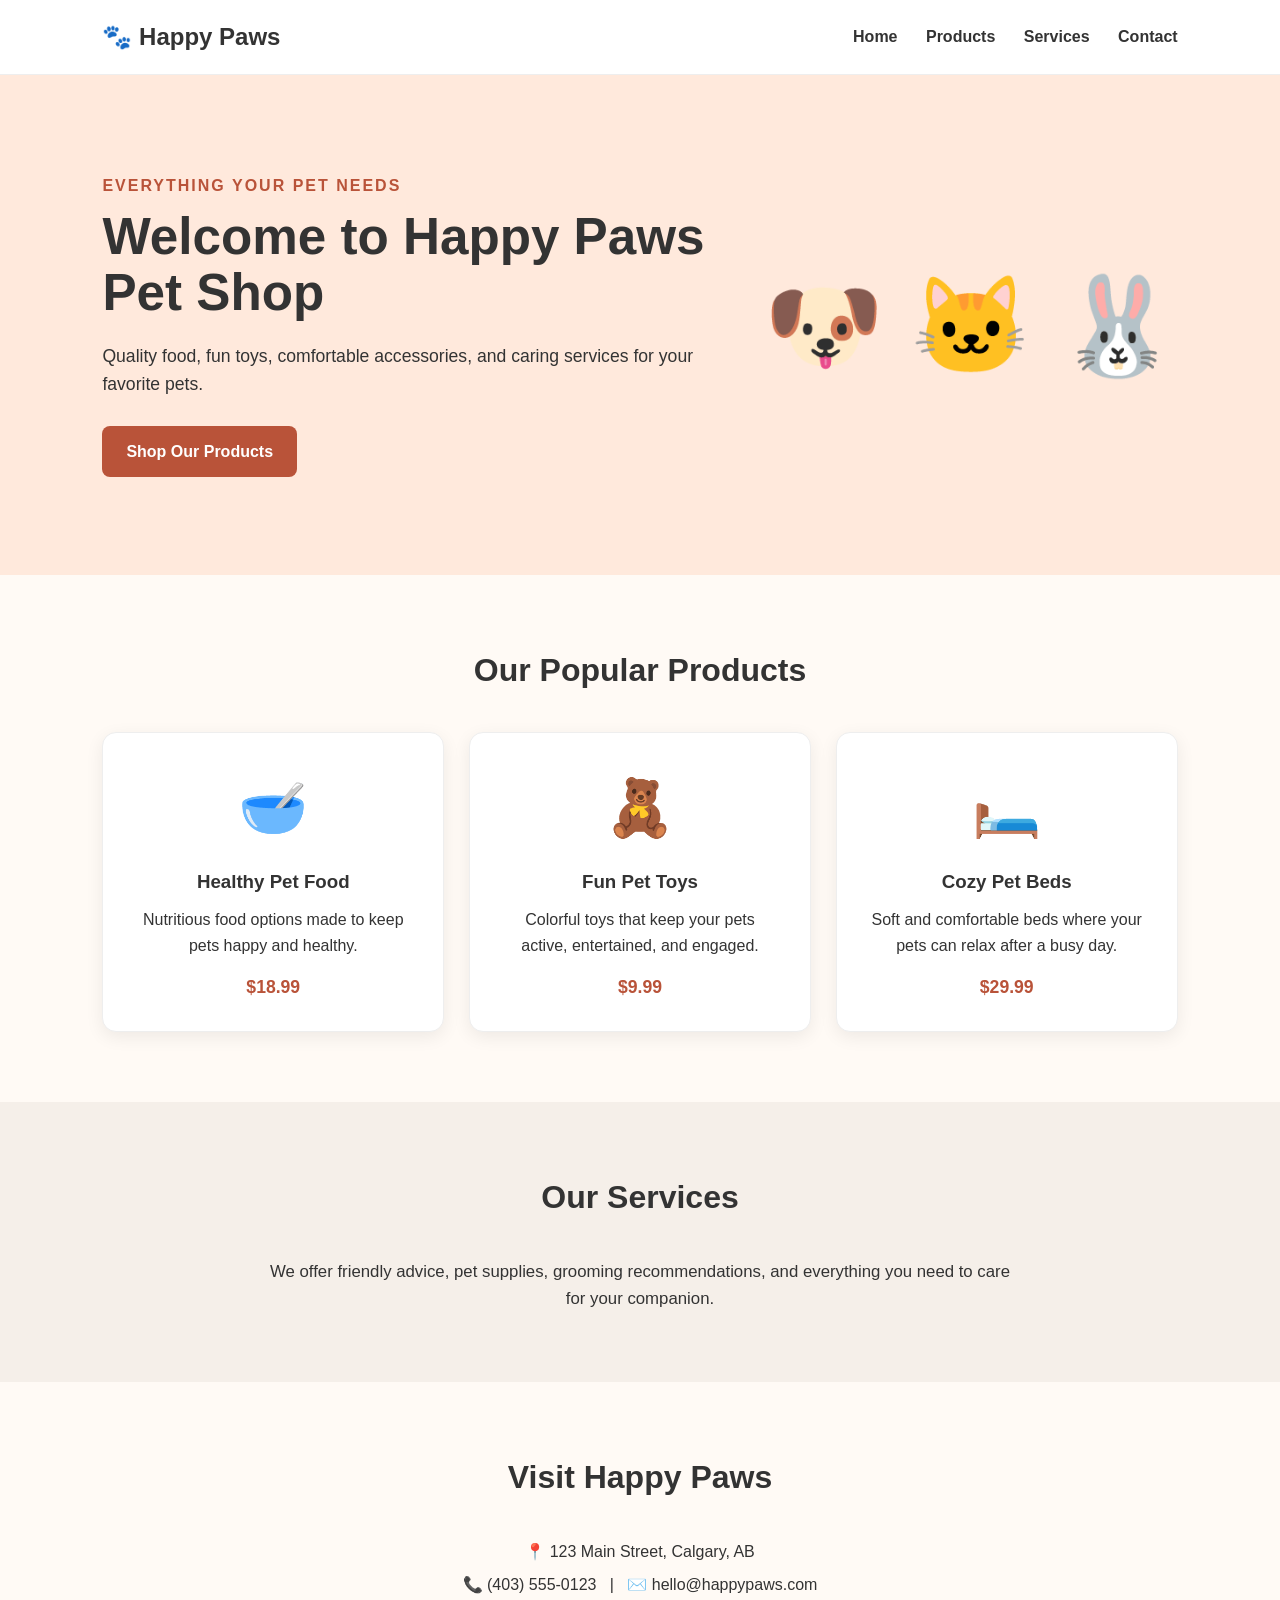
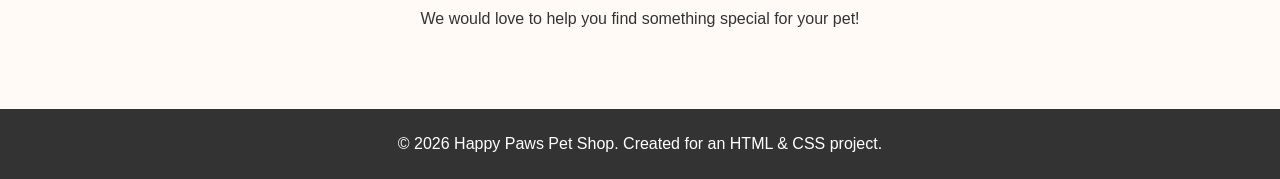
==== index.html @ c278feac "Add files via upload Add The Pet Shop Website" ====
<!DOCTYPE html>
<html lang="en">
<head>
    <meta charset="UTF-8">
    <meta name="viewport" content="width=device-width, initial-scale=1.0">
    <title>Happy Paws Pet Shop</title>
    <link rel="stylesheet" href="style.css">
</head>
<body>
    <header>
        <div class="logo">🐾 Happy Paws</div>
        <nav>
            <a href="#home">Home</a>
            <a href="#products">Products</a>
            <a href="#services">Services</a>
            <a href="#contact">Contact</a>
        </nav>
    </header>

    <main>
        <section id="home" class="hero">
            <div>
                <p class="tagline">Everything your pet needs</p>
                <h1>Welcome to Happy Paws Pet Shop</h1>
                <p>Quality food, fun toys, comfortable accessories, and caring services for your favorite pets.</p>
                <a class="button" href="#products">Shop Our Products</a>
            </div>
            <div class="hero-pets">🐶 🐱 🐰</div>
        </section>

        <section id="products">
            <h2>Our Popular Products</h2>
            <div class="cards">
                <article class="card">
                    <div class="emoji">🥣</div>
                    <h3>Healthy Pet Food</h3>
                    <p>Nutritious food options made to keep pets happy and healthy.</p>
                    <strong>$18.99</strong>
                </article>
                <article class="card">
                    <div class="emoji">🧸</div>
                    <h3>Fun Pet Toys</h3>
                    <p>Colorful toys that keep your pets active, entertained, and engaged.</p>
                    <strong>$9.99</strong>
                </article>
                <article class="card">
                    <div class="emoji">🛏️</div>
                    <h3>Cozy Pet Beds</h3>
                    <p>Soft and comfortable beds where your pets can relax after a busy day.</p>
                    <strong>$29.99</strong>
                </article>
            </div>
        </section>

        <section id="services" class="services">
            <h2>Our Services</h2>
            <p>We offer friendly advice, pet supplies, grooming recommendations, and everything you need to care for your companion.</p>
        </section>

        <section id="contact" class="contact">
            <h2>Visit Happy Paws</h2>
            <p>📍 123 Main Street, Calgary, AB</p>
            <p>📞 (403) 555-0123 &nbsp; | &nbsp; ✉️ hello@happypaws.com</p>
            <p>We would love to help you find something special for your pet!</p>
        </section>
    </main>

    <footer>
        <p>&copy; 2026 Happy Paws Pet Shop. Created for an HTML & CSS project.</p>
    </footer>
</body>
</html>
---- style.css ----
* {
    box-sizing: border-box;
    margin: 0;
    padding: 0;
}

html {
    scroll-behavior: smooth;
}

body {
    font-family: Arial, Helvetica, sans-serif;
    line-height: 1.6;
    color: #333;
    background: #fffaf5;
}

header {
    background: #ffffff;
    display: flex;
    justify-content: space-between;
    align-items: center;
    padding: 18px 8%;
    border-bottom: 1px solid #eee;
    position: sticky;
    top: 0;
    z-index: 10;
}

.logo {
    font-size: 1.5rem;
    font-weight: bold;
}

nav a {
    text-decoration: none;
    color: #333;
    margin-left: 24px;
    font-weight: 600;
}

nav a:hover {
    color: #d66b4d;
}

.hero {
    min-height: 500px;
    display: flex;
    align-items: center;
    justify-content: space-between;
    gap: 40px;
    padding: 80px 8%;
    background: #ffe9dc;
}

.hero > div:first-child {
    max-width: 650px;
}

.tagline {
    text-transform: uppercase;
    letter-spacing: 2px;
    font-weight: bold;
    color: #b95339;
    margin-bottom: 10px;
}

h1 {
    font-size: 3.2rem;
    line-height: 1.1;
    margin-bottom: 20px;
}

.hero p:not(.tagline) {
    font-size: 1.1rem;
    margin-bottom: 28px;
}

.hero-pets {
    font-size: 6rem;
    white-space: nowrap;
}

.button {
    display: inline-block;
    background: #b95339;
    color: white;
    text-decoration: none;
    padding: 13px 24px;
    border-radius: 8px;
    font-weight: bold;
}

.button:hover {
    background: #913f2b;
}

section {
    padding: 70px 8%;
}

h2 {
    text-align: center;
    font-size: 2rem;
    margin-bottom: 35px;
}

.cards {
    display: flex;
    gap: 25px;
    justify-content: center;
    max-width: 1100px;
    margin: auto;
}

.card {
    background: white;
    border: 1px solid #eee;
    border-radius: 14px;
    padding: 30px;
    text-align: center;
    flex: 1;
    box-shadow: 0 5px 18px rgba(0, 0, 0, 0.07);
}

.emoji {
    font-size: 3.5rem;
    margin-bottom: 15px;
}

.card h3 {
    margin-bottom: 10px;
}

.card p {
    margin-bottom: 15px;
}

.card strong {
    color: #b95339;
    font-size: 1.1rem;
}

.services {
    background: #f5efe9;
    text-align: center;
}

.services p {
    max-width: 750px;
    margin: auto;
    font-size: 1.05rem;
}

.contact {
    text-align: center;
}

.contact p {
    margin: 8px 0;
}

footer {
    background: #333;
    color: white;
    text-align: center;
    padding: 22px;
}

@media (max-width: 700px) {
    header {
        flex-direction: column;
        gap: 12px;
    }

    nav a {
        margin: 0 7px;
        font-size: 0.9rem;
    }

    .hero {
        flex-direction: column;
        text-align: center;
        padding: 60px 6%;
    }

    h1 {
        font-size: 2.4rem;
    }

    .hero-pets {
        font-size: 4rem;
    }

    .cards {
        flex-direction: column;
    }
}
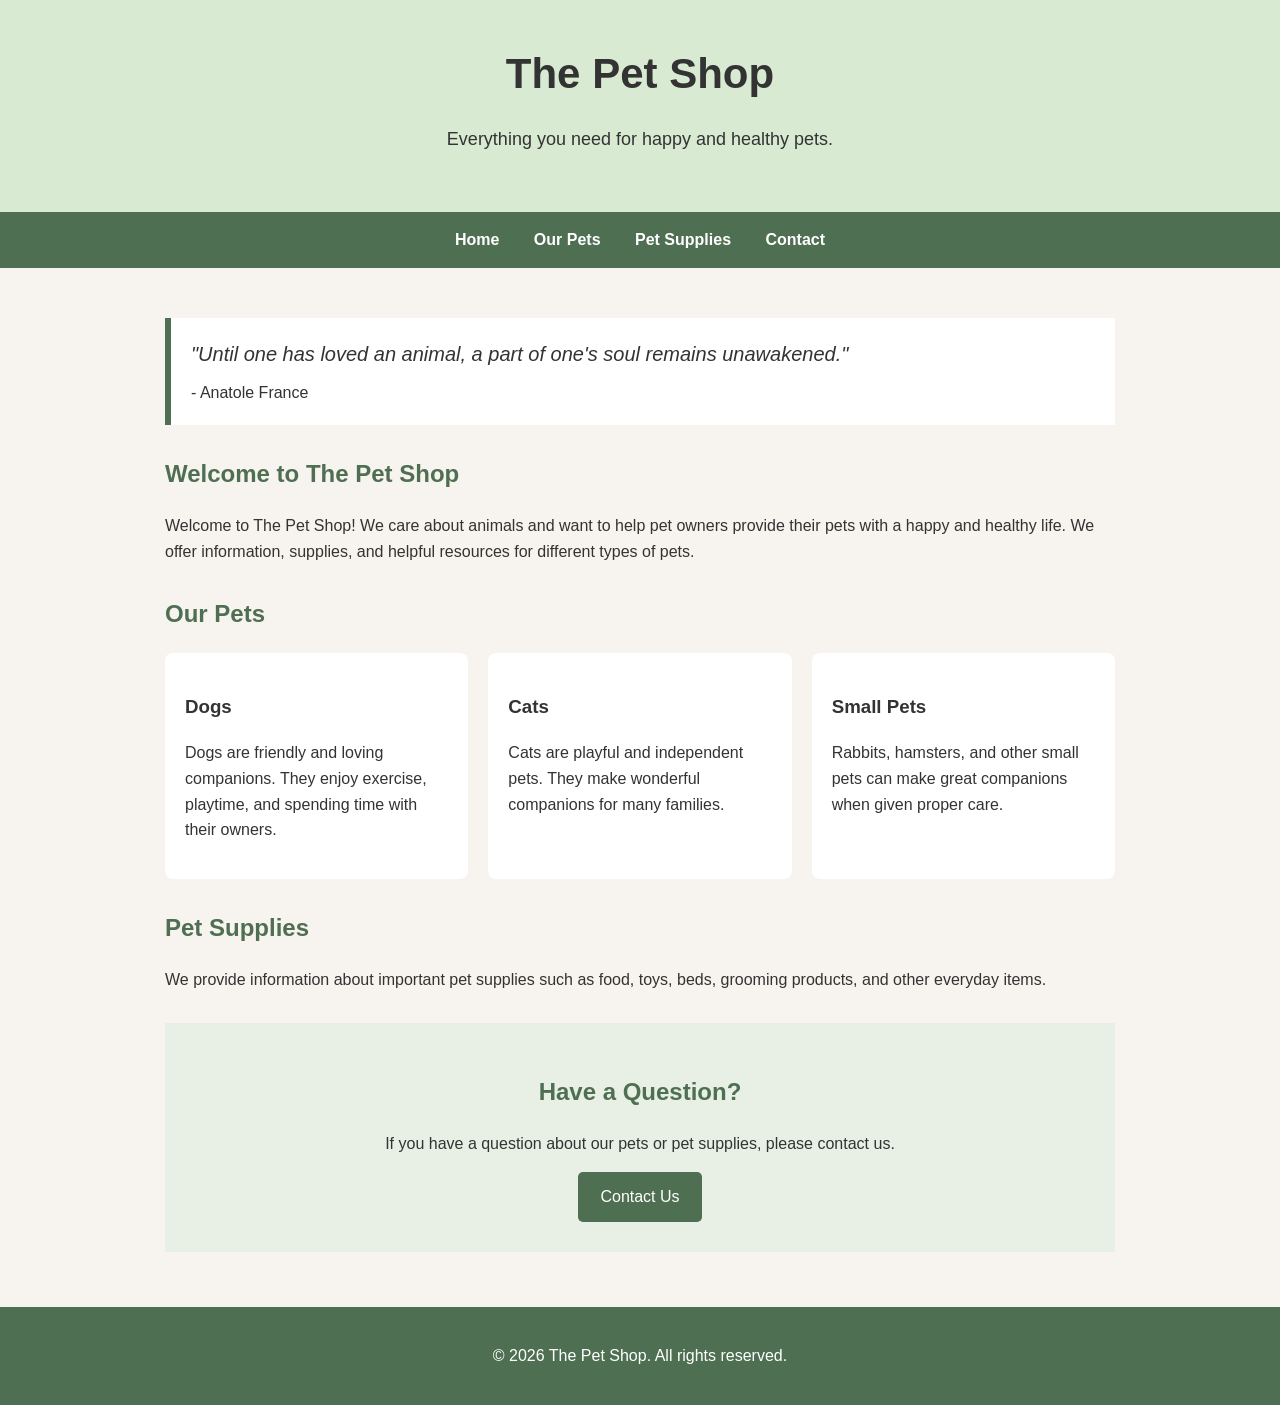
==== commit a3266416: "Add files via upload" ====
--- a/index.html
+++ b/index.html
@@ -1,72 +1,103 @@
-<!DOCTYPE html>
-<html lang="en">
-<head>
-    <meta charset="UTF-8">
-    <meta name="viewport" content="width=device-width, initial-scale=1.0">
-    <title>Happy Paws Pet Shop</title>
-    <link rel="stylesheet" href="style.css">
-</head>
-<body>
-    <header>
-        <div class="logo">🐾 Happy Paws</div>
-        <nav>
-            <a href="#home">Home</a>
-            <a href="#products">Products</a>
-            <a href="#services">Services</a>
-            <a href="#contact">Contact</a>
-        </nav>
-    </header>
-
-    <main>
-        <section id="home" class="hero">
-            <div>
-                <p class="tagline">Everything your pet needs</p>
-                <h1>Welcome to Happy Paws Pet Shop</h1>
-                <p>Quality food, fun toys, comfortable accessories, and caring services for your favorite pets.</p>
-                <a class="button" href="#products">Shop Our Products</a>
-            </div>
-            <div class="hero-pets">🐶 🐱 🐰</div>
-        </section>
-
-        <section id="products">
-            <h2>Our Popular Products</h2>
-            <div class="cards">
-                <article class="card">
-                    <div class="emoji">🥣</div>
-                    <h3>Healthy Pet Food</h3>
-                    <p>Nutritious food options made to keep pets happy and healthy.</p>
-                    <strong>$18.99</strong>
-                </article>
-                <article class="card">
-                    <div class="emoji">🧸</div>
-                    <h3>Fun Pet Toys</h3>
-                    <p>Colorful toys that keep your pets active, entertained, and engaged.</p>
-                    <strong>$9.99</strong>
-                </article>
-                <article class="card">
-                    <div class="emoji">🛏️</div>
-                    <h3>Cozy Pet Beds</h3>
-                    <p>Soft and comfortable beds where your pets can relax after a busy day.</p>
-                    <strong>$29.99</strong>
-                </article>
-            </div>
-        </section>
-
-        <section id="services" class="services">
-            <h2>Our Services</h2>
-            <p>We offer friendly advice, pet supplies, grooming recommendations, and everything you need to care for your companion.</p>
-        </section>
-
-        <section id="contact" class="contact">
-            <h2>Visit Happy Paws</h2>
-            <p>📍 123 Main Street, Calgary, AB</p>
-            <p>📞 (403) 555-0123 &nbsp; | &nbsp; ✉️ hello@happypaws.com</p>
-            <p>We would love to help you find something special for your pet!</p>
-        </section>
-    </main>
-
-    <footer>
-        <p>&copy; 2026 Happy Paws Pet Shop. Created for an HTML & CSS project.</p>
-    </footer>
-</body>
-</html>
+<!DOCTYPE html>
+<html lang="en">
+<head>
+    <meta charset="UTF-8">
+    <meta name="viewport" content="width=device-width, initial-scale=1.0">
+
+    <meta name="description" content="Welcome to The Pet Shop, a friendly place for pets, pet supplies, and helpful animal care information.">
+
+    <title>The Pet Shop - Home</title>
+
+    <link rel="stylesheet" href="style.css">
+</head>
+
+<body>
+
+    <header>
+        <h1>The Pet Shop</h1>
+        <p>Everything you need for happy and healthy pets.</p>
+    </header>
+
+    <nav>
+        <a href="index.html">Home</a>
+        <a href="#pets">Our Pets</a>
+        <a href="#supplies">Pet Supplies</a>
+        <a href="contact.html">Contact</a>
+    </nav>
+
+    <main>
+
+        <blockquote>
+            "Until one has loved an animal, a part of one's soul remains unawakened."
+            <cite>- Anatole France</cite>
+        </blockquote>
+
+        <section>
+            <h2>Welcome to The Pet Shop</h2>
+
+            <p>
+                Welcome to The Pet Shop! We care about animals and want to help
+                pet owners provide their pets with a happy and healthy life.
+                We offer information, supplies, and helpful resources for
+                different types of pets.
+            </p>
+        </section>
+
+        <section id="pets">
+            <h2>Our Pets</h2>
+
+            <div class="pet-box">
+                <div>
+                    <h3>Dogs</h3>
+                    <p>
+                        Dogs are friendly and loving companions. They enjoy
+                        exercise, playtime, and spending time with their owners.
+                    </p>
+                </div>
+
+                <div>
+                    <h3>Cats</h3>
+                    <p>
+                        Cats are playful and independent pets. They make
+                        wonderful companions for many families.
+                    </p>
+                </div>
+
+                <div>
+                    <h3>Small Pets</h3>
+                    <p>
+                        Rabbits, hamsters, and other small pets can make great
+                        companions when given proper care.
+                    </p>
+                </div>
+            </div>
+        </section>
+
+        <section id="supplies">
+            <h2>Pet Supplies</h2>
+
+            <p>
+                We provide information about important pet supplies such as
+                food, toys, beds, grooming products, and other everyday items.
+            </p>
+        </section>
+
+        <section class="welcome-box">
+            <h2>Have a Question?</h2>
+
+            <p>
+                If you have a question about our pets or pet supplies,
+                please contact us.
+            </p>
+
+            <a class="button" href="contact.html">Contact Us</a>
+        </section>
+
+    </main>
+
+    <footer>
+        <p>&copy; 2026 The Pet Shop. All rights reserved.</p>
+    </footer>
+
+</body>
+</html>
--- a/style.css
+++ b/style.css
@@ -1,198 +1,144 @@
-* {
-    box-sizing: border-box;
-    margin: 0;
-    padding: 0;
-}
-
-html {
-    scroll-behavior: smooth;
-}
-
-body {
-    font-family: Arial, Helvetica, sans-serif;
-    line-height: 1.6;
-    color: #333;
-    background: #fffaf5;
-}
-
-header {
-    background: #ffffff;
-    display: flex;
-    justify-content: space-between;
-    align-items: center;
-    padding: 18px 8%;
-    border-bottom: 1px solid #eee;
-    position: sticky;
-    top: 0;
-    z-index: 10;
-}
-
-.logo {
-    font-size: 1.5rem;
-    font-weight: bold;
-}
-
-nav a {
-    text-decoration: none;
-    color: #333;
-    margin-left: 24px;
-    font-weight: 600;
-}
-
-nav a:hover {
-    color: #d66b4d;
-}
-
-.hero {
-    min-height: 500px;
-    display: flex;
-    align-items: center;
-    justify-content: space-between;
-    gap: 40px;
-    padding: 80px 8%;
-    background: #ffe9dc;
-}
-
-.hero > div:first-child {
-    max-width: 650px;
-}
-
-.tagline {
-    text-transform: uppercase;
-    letter-spacing: 2px;
-    font-weight: bold;
-    color: #b95339;
-    margin-bottom: 10px;
-}
-
-h1 {
-    font-size: 3.2rem;
-    line-height: 1.1;
-    margin-bottom: 20px;
-}
-
-.hero p:not(.tagline) {
-    font-size: 1.1rem;
-    margin-bottom: 28px;
-}
-
-.hero-pets {
-    font-size: 6rem;
-    white-space: nowrap;
-}
-
-.button {
-    display: inline-block;
-    background: #b95339;
-    color: white;
-    text-decoration: none;
-    padding: 13px 24px;
-    border-radius: 8px;
-    font-weight: bold;
-}
-
-.button:hover {
-    background: #913f2b;
-}
-
-section {
-    padding: 70px 8%;
-}
-
-h2 {
-    text-align: center;
-    font-size: 2rem;
-    margin-bottom: 35px;
-}
-
-.cards {
-    display: flex;
-    gap: 25px;
-    justify-content: center;
-    max-width: 1100px;
-    margin: auto;
-}
-
-.card {
-    background: white;
-    border: 1px solid #eee;
-    border-radius: 14px;
-    padding: 30px;
-    text-align: center;
-    flex: 1;
-    box-shadow: 0 5px 18px rgba(0, 0, 0, 0.07);
-}
-
-.emoji {
-    font-size: 3.5rem;
-    margin-bottom: 15px;
-}
-
-.card h3 {
-    margin-bottom: 10px;
-}
-
-.card p {
-    margin-bottom: 15px;
-}
-
-.card strong {
-    color: #b95339;
-    font-size: 1.1rem;
-}
-
-.services {
-    background: #f5efe9;
-    text-align: center;
-}
-
-.services p {
-    max-width: 750px;
-    margin: auto;
-    font-size: 1.05rem;
-}
-
-.contact {
-    text-align: center;
-}
-
-.contact p {
-    margin: 8px 0;
-}
-
-footer {
-    background: #333;
-    color: white;
-    text-align: center;
-    padding: 22px;
-}
-
-@media (max-width: 700px) {
-    header {
-        flex-direction: column;
-        gap: 12px;
-    }
-
-    nav a {
-        margin: 0 7px;
-        font-size: 0.9rem;
-    }
-
-    .hero {
-        flex-direction: column;
-        text-align: center;
-        padding: 60px 6%;
-    }
-
-    h1 {
-        font-size: 2.4rem;
-    }
-
-    .hero-pets {
-        font-size: 4rem;
-    }
-
-    .cards {
-        flex-direction: column;
-    }
-}
+* {
+    box-sizing: border-box;
+}
+
+body {
+    margin: 0;
+    font-family: Arial, sans-serif;
+    line-height: 1.6;
+    background-color: #f7f3ee;
+    color: #333333;
+}
+
+header {
+    text-align: center;
+    padding: 40px 20px;
+    background-color: #d9ead3;
+}
+
+header h1 {
+    margin: 0;
+    font-size: 42px;
+}
+
+header p {
+    font-size: 18px;
+}
+
+nav {
+    text-align: center;
+    padding: 15px;
+    background-color: #4f6f52;
+}
+
+nav a {
+    color: white;
+    text-decoration: none;
+    margin: 0 15px;
+    font-weight: bold;
+}
+
+nav a:hover {
+    text-decoration: underline;
+}
+
+main {
+    max-width: 1000px;
+    margin: auto;
+    padding: 25px;
+}
+
+blockquote {
+    margin: 25px 0;
+    padding: 20px;
+    background-color: white;
+    border-left: 6px solid #4f6f52;
+    font-size: 20px;
+    font-style: italic;
+}
+
+blockquote cite {
+    display: block;
+    margin-top: 10px;
+    font-size: 16px;
+    font-style: normal;
+}
+
+h2 {
+    color: #4f6f52;
+}
+
+section {
+    margin: 30px 0;
+}
+
+.pet-box {
+    display: flex;
+    gap: 20px;
+    flex-wrap: wrap;
+}
+
+.pet-box div {
+    flex: 1;
+    min-width: 220px;
+    padding: 20px;
+    background-color: white;
+    border-radius: 8px;
+}
+
+.welcome-box {
+    text-align: center;
+    padding: 30px;
+    background-color: #e8f0e5;
+}
+
+.button,
+button {
+    display: inline-block;
+    padding: 12px 22px;
+    background-color: #4f6f52;
+    color: white;
+    text-decoration: none;
+    border: none;
+    border-radius: 5px;
+    cursor: pointer;
+}
+
+.contact-box {
+    background-color: white;
+    padding: 30px;
+    border-radius: 8px;
+}
+
+form {
+    max-width: 650px;
+}
+
+label {
+    display: block;
+    margin-top: 15px;
+    font-weight: bold;
+}
+
+input,
+select,
+textarea {
+    width: 100%;
+    padding: 10px;
+    margin-top: 5px;
+    border: 1px solid #bbbbbb;
+    border-radius: 4px;
+    font-size: 16px;
+}
+
+button {
+    margin-top: 20px;
+    font-size: 16px;
+}
+
+footer {
+    text-align: center;
+    padding: 20px;
+    background-color: #4f6f52;
+    color: white;
+}
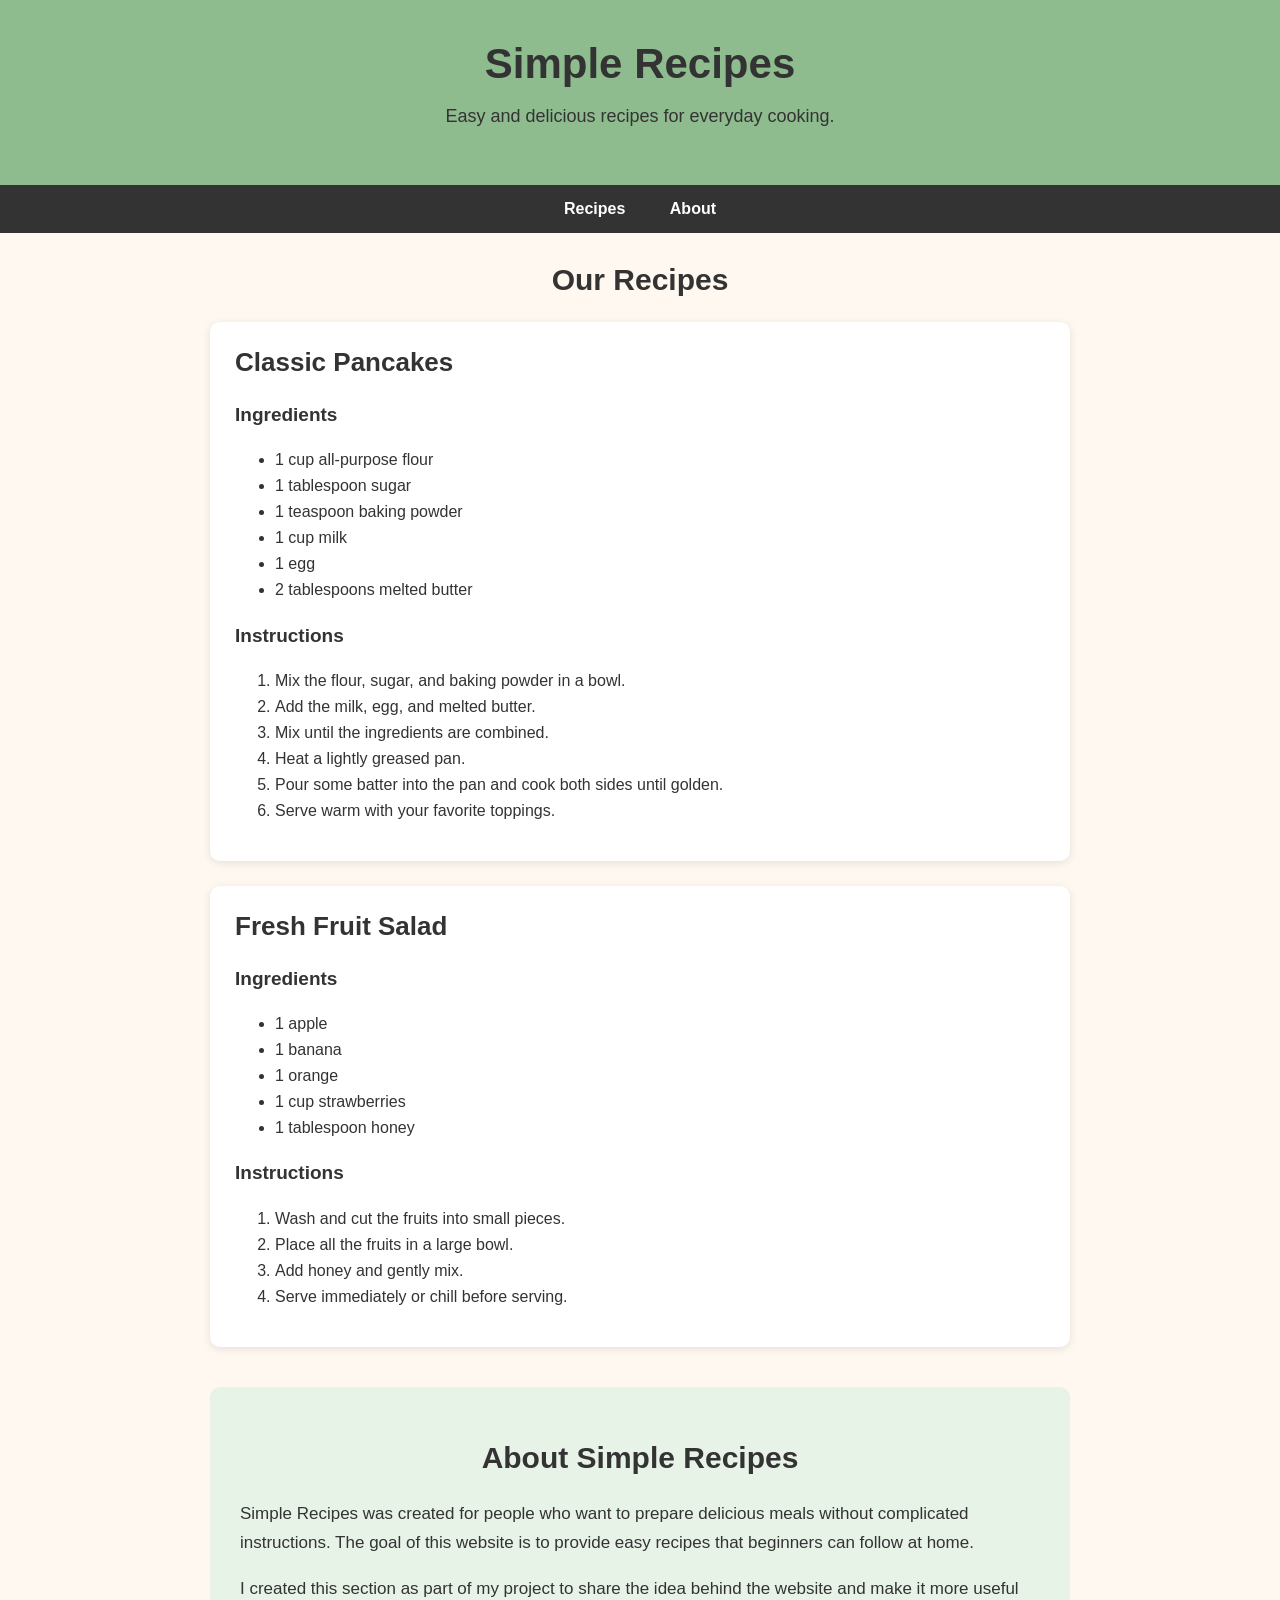
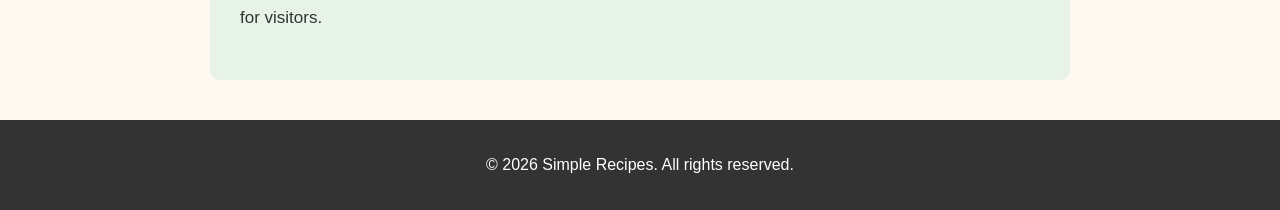
==== commit fa7d8445: "Add files via upload" ====
--- a/index.html
+++ b/index.html
@@ -4,9 +4,7 @@
     <meta charset="UTF-8">
     <meta name="viewport" content="width=device-width, initial-scale=1.0">
 
-    <meta name="description" content="Welcome to The Pet Shop, a friendly place for pets, pet supplies, and helpful animal care information.">
-
-    <title>The Pet Shop - Home</title>
+    <title>Simple Recipes</title>
 
     <link rel="stylesheet" href="style.css">
 </head>
@@ -14,89 +12,88 @@
 <body>
 
     <header>
-        <h1>The Pet Shop</h1>
-        <p>Everything you need for happy and healthy pets.</p>
+        <h1>Simple Recipes</h1>
+        <p>Easy and delicious recipes for everyday cooking.</p>
     </header>
 
     <nav>
-        <a href="index.html">Home</a>
-        <a href="#pets">Our Pets</a>
-        <a href="#supplies">Pet Supplies</a>
-        <a href="contact.html">Contact</a>
+        <a href="#recipes">Recipes</a>
+        <a href="#about">About</a>
     </nav>
 
     <main>
 
-        <blockquote>
-            "Until one has loved an animal, a part of one's soul remains unawakened."
-            <cite>- Anatole France</cite>
-        </blockquote>
+        <section id="recipes">
+            <h2>Our Recipes</h2>
 
-        <section>
-            <h2>Welcome to The Pet Shop</h2>
+            <div class="recipe">
+                <h3>Classic Pancakes</h3>
+
+                <h4>Ingredients</h4>
+                <ul>
+                    <li>1 cup all-purpose flour</li>
+                    <li>1 tablespoon sugar</li>
+                    <li>1 teaspoon baking powder</li>
+                    <li>1 cup milk</li>
+                    <li>1 egg</li>
+                    <li>2 tablespoons melted butter</li>
+                </ul>
+
+                <h4>Instructions</h4>
+                <ol>
+                    <li>Mix the flour, sugar, and baking powder in a bowl.</li>
+                    <li>Add the milk, egg, and melted butter.</li>
+                    <li>Mix until the ingredients are combined.</li>
+                    <li>Heat a lightly greased pan.</li>
+                    <li>Pour some batter into the pan and cook both sides until golden.</li>
+                    <li>Serve warm with your favorite toppings.</li>
+                </ol>
+            </div>
+
+            <div class="recipe">
+                <h3>Fresh Fruit Salad</h3>
+
+                <h4>Ingredients</h4>
+                <ul>
+                    <li>1 apple</li>
+                    <li>1 banana</li>
+                    <li>1 orange</li>
+                    <li>1 cup strawberries</li>
+                    <li>1 tablespoon honey</li>
+                </ul>
+
+                <h4>Instructions</h4>
+                <ol>
+                    <li>Wash and cut the fruits into small pieces.</li>
+                    <li>Place all the fruits in a large bowl.</li>
+                    <li>Add honey and gently mix.</li>
+                    <li>Serve immediately or chill before serving.</li>
+                </ol>
+            </div>
+
+        </section>
+
+        <!-- Student-created About section -->
+        <section id="about">
+            <h2>About Simple Recipes</h2>
 
             <p>
-                Welcome to The Pet Shop! We care about animals and want to help
-                pet owners provide their pets with a happy and healthy life.
-                We offer information, supplies, and helpful resources for
-                different types of pets.
+                Simple Recipes was created for people who want to prepare
+                delicious meals without complicated instructions. The goal
+                of this website is to provide easy recipes that beginners
+                can follow at home.
             </p>
-        </section>
-
-        <section id="pets">
-            <h2>Our Pets</h2>
-
-            <div class="pet-box">
-                <div>
-                    <h3>Dogs</h3>
-                    <p>
-                        Dogs are friendly and loving companions. They enjoy
-                        exercise, playtime, and spending time with their owners.
-                    </p>
-                </div>
-
-                <div>
-                    <h3>Cats</h3>
-                    <p>
-                        Cats are playful and independent pets. They make
-                        wonderful companions for many families.
-                    </p>
-                </div>
-
-                <div>
-                    <h3>Small Pets</h3>
-                    <p>
-                        Rabbits, hamsters, and other small pets can make great
-                        companions when given proper care.
-                    </p>
-                </div>
-            </div>
-        </section>
-
-        <section id="supplies">
-            <h2>Pet Supplies</h2>
 
             <p>
-                We provide information about important pet supplies such as
-                food, toys, beds, grooming products, and other everyday items.
+                I created this section as part of my project to share the
+                idea behind the website and make it more useful for visitors.
             </p>
-        </section>
-
-        <section class="welcome-box">
-            <h2>Have a Question?</h2>
-
-            <p>
-                If you have a question about our pets or pet supplies,
-                please contact us.
-            </p>
-
-            <a class="button" href="contact.html">Contact Us</a>
         </section>
 
     </main>
 
     <footer>
-        <p>&copy; 2026 The Pet Shop. All rights reserved.</p>
+        <p>&copy; 2026 Simple Recipes. All rights reserved.</p>
     </footer>
 
 </body>
--- a/style.css
+++ b/style.css
@@ -5,15 +5,14 @@
 body {
     margin: 0;
     font-family: Arial, sans-serif;
-    line-height: 1.6;
-    background-color: #f7f3ee;
-    color: #333333;
+    background-color: #fff8f0;
+    color: #333;
 }
 
 header {
+    background-color: #8fbc8f;
     text-align: center;
     padding: 40px 20px;
-    background-color: #d9ead3;
 }
 
 header h1 {
@@ -26,15 +25,15 @@
 }
 
 nav {
+    background-color: #333;
     text-align: center;
     padding: 15px;
-    background-color: #4f6f52;
 }
 
 nav a {
     color: white;
     text-decoration: none;
-    margin: 0 15px;
+    margin: 0 20px;
     font-weight: bold;
 }
 
@@ -43,102 +42,53 @@
 }
 
 main {
-    max-width: 1000px;
-    margin: auto;
-    padding: 25px;
-}
-
-blockquote {
-    margin: 25px 0;
-    padding: 20px;
-    background-color: white;
-    border-left: 6px solid #4f6f52;
-    font-size: 20px;
-    font-style: italic;
-}
-
-blockquote cite {
-    display: block;
-    margin-top: 10px;
-    font-size: 16px;
-    font-style: normal;
+    max-width: 900px;
+    margin: 30px auto;
+    padding: 0 20px;
 }
 
 h2 {
-    color: #4f6f52;
+    text-align: center;
+    font-size: 30px;
 }
 
-section {
-    margin: 30px 0;
+.recipe {
+    background-color: white;
+    margin: 25px 0;
+    padding: 25px;
+    border-radius: 10px;
+    box-shadow: 0 2px 8px rgba(0, 0, 0, 0.1);
 }
 
-.pet-box {
-    display: flex;
-    gap: 20px;
-    flex-wrap: wrap;
+.recipe h3 {
+    font-size: 26px;
+    margin-top: 0;
 }
 
-.pet-box div {
-    flex: 1;
-    min-width: 220px;
-    padding: 20px;
-    background-color: white;
-    border-radius: 8px;
+.recipe h4 {
+    font-size: 19px;
 }
 
-.welcome-box {
-    text-align: center;
-    padding: 30px;
-    background-color: #e8f0e5;
+li {
+    margin-bottom: 8px;
 }
 
-.button,
-button {
-    display: inline-block;
-    padding: 12px 22px;
-    background-color: #4f6f52;
-    color: white;
-    text-decoration: none;
-    border: none;
-    border-radius: 5px;
-    cursor: pointer;
+#about {
+    background-color: #e8f3e8;
+    padding: 30px;
+    margin-top: 40px;
+    border-radius: 10px;
 }
 
-.contact-box {
-    background-color: white;
-    padding: 30px;
-    border-radius: 8px;
-}
-
-form {
-    max-width: 650px;
-}
-
-label {
-    display: block;
-    margin-top: 15px;
-    font-weight: bold;
-}
-
-input,
-select,
-textarea {
-    width: 100%;
-    padding: 10px;
-    margin-top: 5px;
-    border: 1px solid #bbbbbb;
-    border-radius: 4px;
-    font-size: 16px;
-}
-
-button {
-    margin-top: 20px;
-    font-size: 16px;
+#about p {
+    line-height: 1.7;
+    font-size: 17px;
 }
 
 footer {
+    background-color: #333;
+    color: white;
     text-align: center;
     padding: 20px;
-    background-color: #4f6f52;
-    color: white;
+    margin-top: 40px;
 }
